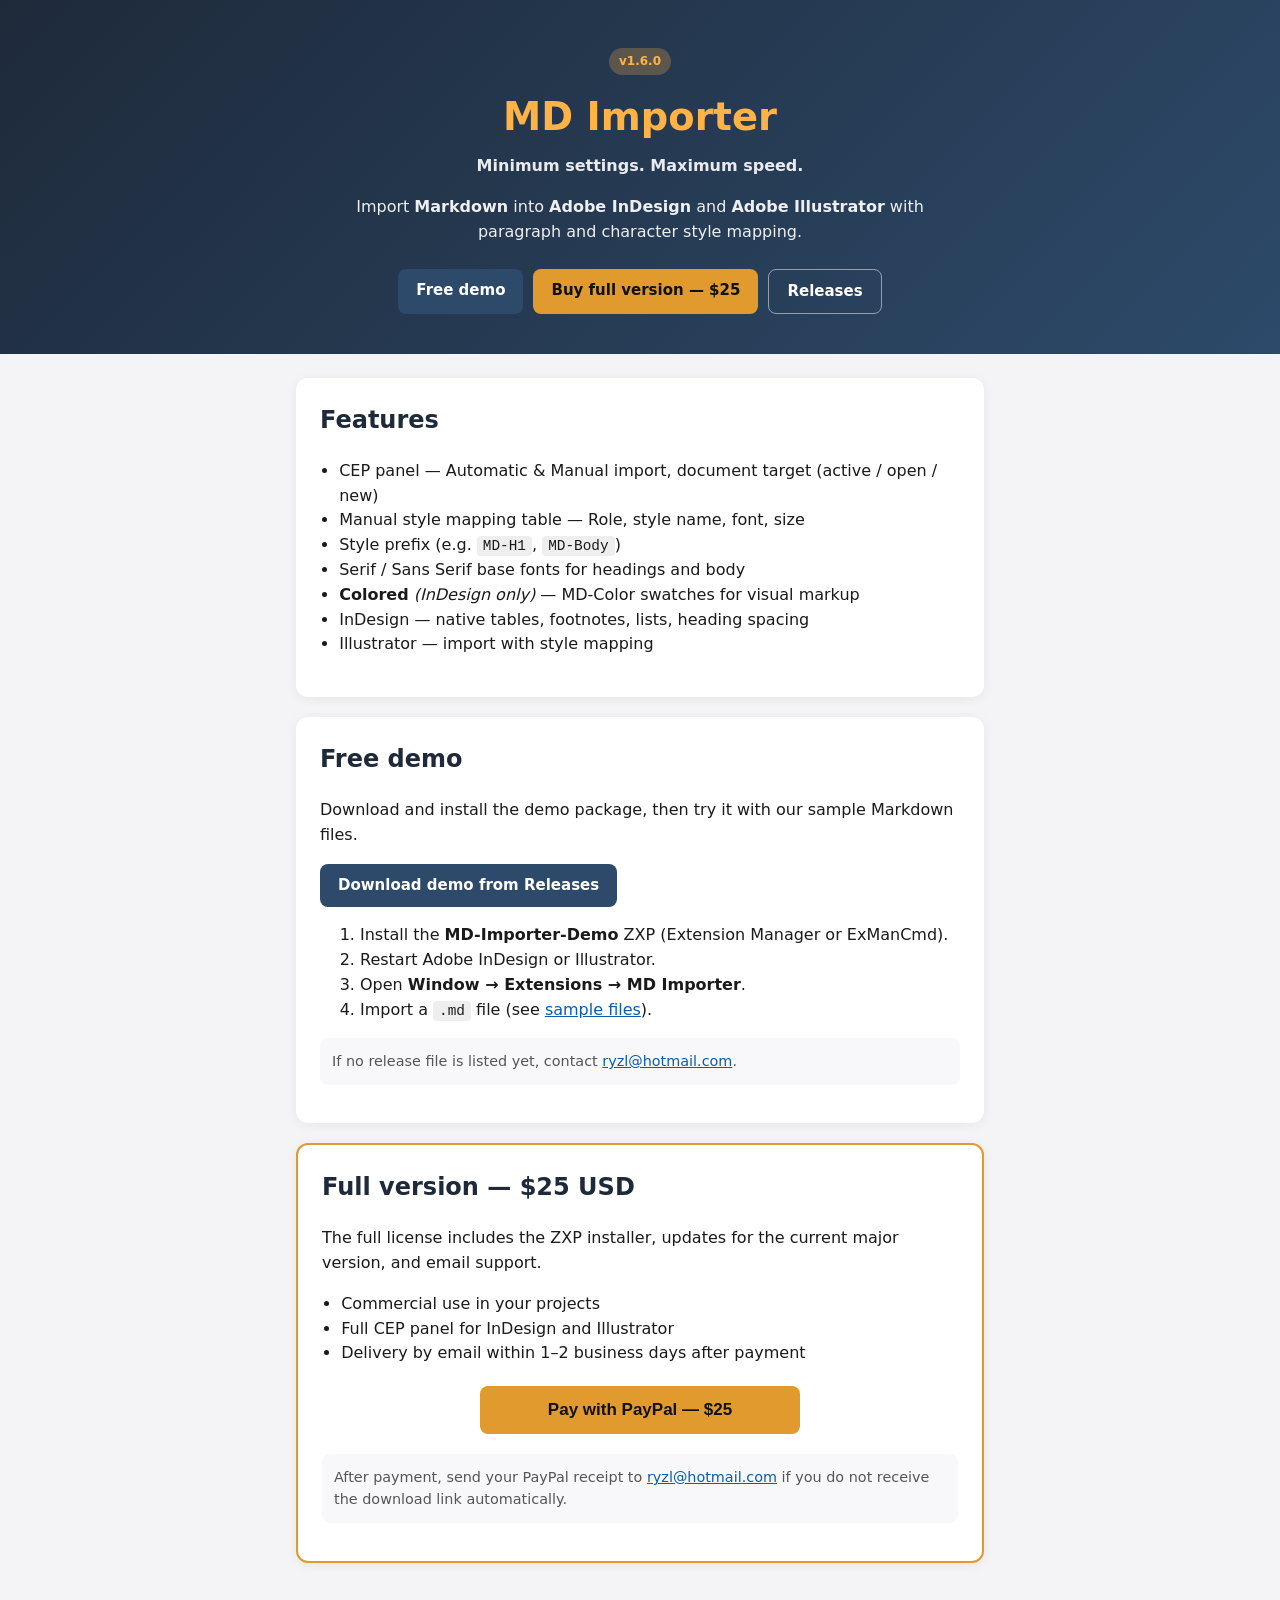
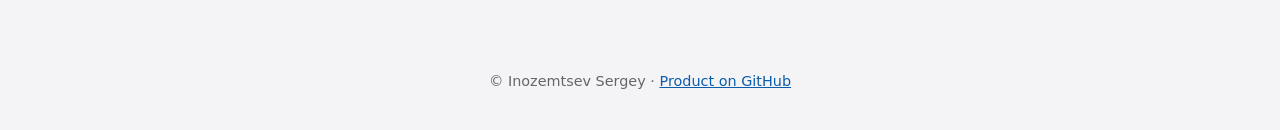
==== docs/index.html @ d537495c "Move product site from storefront/ to docs/ for GitHub Pages GitHub Pages branch deploy only support" ====
﻿<!DOCTYPE html>
<html lang="en">
<head>
  <meta charset="utf-8">
  <meta name="viewport" content="width=device-width, initial-scale=1">
  <title>MD Importer — Markdown for InDesign &amp; Illustrator</title>
  <meta name="description" content="Import Markdown into Adobe InDesign and Illustrator with style mapping. Free demo. Full version $25.">
  <link rel="stylesheet" href="style.css">
</head>
<body>
  <header class="hero">
    <p class="badge">v1.6.0</p>
    <h1>MD Importer</h1>
    <p class="tagline">Minimum settings. Maximum speed.</p>
    <p class="lead">Import <strong>Markdown</strong> into <strong>Adobe InDesign</strong> and <strong>Adobe Illustrator</strong> with paragraph and character style mapping.</p>
    <nav class="hero-nav">
      <a class="btn secondary" href="#demo">Free demo</a>
      <a class="btn primary" href="#buy">Buy full version — $25</a>
      <a class="btn ghost" href="https://github.com/SergeyNT2006/md-importer-for-adobe/releases">Releases</a>
    </nav>
  </header>

  <main>
    <section class="card" id="features">
      <h2>Features</h2>
      <ul>
        <li>CEP panel — Automatic &amp; Manual import, document target (active / open / new)</li>
        <li>Manual style mapping table — Role, style name, font, size</li>
        <li>Style prefix (e.g. <code>MD-H1</code>, <code>MD-Body</code>)</li>
        <li>Serif / Sans Serif base fonts for headings and body</li>
        <li><strong>Colored</strong> <em>(InDesign only)</em> — MD-Color swatches for visual markup</li>
        <li>InDesign — native tables, footnotes, lists, heading spacing</li>
        <li>Illustrator — import with style mapping</li>
      </ul>
    </section>

    <section class="card" id="demo">
      <h2>Free demo</h2>
      <p>Download and install the demo package, then try it with our sample Markdown files.</p>
      <p><a class="btn secondary" href="https://github.com/SergeyNT2006/md-importer-for-adobe/releases">Download demo from Releases</a></p>
      <ol>
        <li>Install the <strong>MD-Importer-Demo</strong> ZXP (Extension Manager or ExManCmd).</li>
        <li>Restart Adobe InDesign or Illustrator.</li>
        <li>Open <strong>Window → Extensions → MD Importer</strong>.</li>
        <li>Import a <code>.md</code> file (see <a href="https://github.com/SergeyNT2006/md-importer-for-adobe/tree/main/samples">sample files</a>).</li>
      </ol>
      <p class="note">If no release file is listed yet, contact <a href="mailto:ryzl@hotmail.com">ryzl@hotmail.com</a>.</p>
    </section>

    <section class="card highlight" id="buy">
      <h2>Full version — $25 USD</h2>
      <p>The full license includes the ZXP installer, updates for the current major version, and email support.</p>
      <ul>
        <li>Commercial use in your projects</li>
        <li>Full CEP panel for InDesign and Illustrator</li>
        <li>Delivery by email within 1–2 business days after payment</li>
      </ul>

      <form class="paypal-form" action="https://www.paypal.com/cgi-bin/webscr" method="post" target="_top">
        <input type="hidden" name="cmd" value="_xclick">
        <input type="hidden" name="business" value="lgphonemar24@gmail.com">
        <input type="hidden" name="item_name" value="MD Importer Full License (InDesign + Illustrator)">
        <input type="hidden" name="amount" value="25.00">
        <input type="hidden" name="currency_code" value="USD">
        <input type="hidden" name="no_shipping" value="1">
        <input type="hidden" name="return" value="https://sergeynt2006.github.io/md-importer-for-adobe/thanks.html">
        <input type="hidden" name="cancel_return" value="https://sergeynt2006.github.io/md-importer-for-adobe/">
        <button type="submit" class="btn primary large">Pay with PayPal — $25</button>
      </form>

      <p class="note">After payment, send your PayPal receipt to <a href="mailto:ryzl@hotmail.com">ryzl@hotmail.com</a> if you do not receive the download link automatically.</p>
    </section>
  </main>

  <footer>
    <p>© Inozemtsev Sergey · <a href="https://github.com/SergeyNT2006/md-importer-for-adobe">Product on GitHub</a></p>
  </footer>
</body>
</html>
---- docs/style.css ----
* { box-sizing: border-box; }

body {
  margin: 0;
  font: 16px/1.55 "Segoe UI", system-ui, sans-serif;
  color: #1a1a1a;
  background: #f4f4f6;
}

a { color: #0b5cab; }

.hero {
  background: linear-gradient(135deg, #1e2a3a 0%, #2d4a6a 100%);
  color: #fff;
  padding: 48px 24px 40px;
  text-align: center;
}

.hero .badge {
  display: inline-block;
  margin: 0 0 12px;
  padding: 4px 10px;
  border-radius: 999px;
  background: rgba(255, 179, 71, 0.25);
  color: #ffb347;
  font-size: 12px;
  font-weight: 700;
}

.hero h1 { margin: 0; font-size: 2.4rem; color: #ffb347; }
.tagline { margin: 8px 0; opacity: 0.9; font-weight: 600; }
.lead { max-width: 640px; margin: 16px auto 24px; opacity: 0.92; }

.hero-nav {
  display: flex;
  flex-wrap: wrap;
  gap: 10px;
  justify-content: center;
}

main {
  max-width: 720px;
  margin: 0 auto;
  padding: 24px 16px 48px;
}

.card {
  background: #fff;
  border-radius: 12px;
  padding: 24px;
  margin-bottom: 20px;
  box-shadow: 0 2px 12px rgba(0, 0, 0, 0.06);
}

.card.highlight {
  border: 2px solid #e09a2d;
}

.card h2 { margin-top: 0; color: #1e2a3a; }
.card h3 { font-size: 1rem; margin: 20px 0 8px; }

.note {
  font-size: 0.9rem;
  color: #555;
  background: #f8f8fa;
  padding: 12px;
  border-radius: 8px;
}

.btn {
  display: inline-block;
  padding: 10px 18px;
  border-radius: 8px;
  font-weight: 600;
  text-decoration: none;
  border: none;
  cursor: pointer;
  font-size: 15px;
}

.btn.primary { background: #e09a2d; color: #111; }
.btn.secondary { background: #2d4a6a; color: #fff; }
.btn.ghost { background: transparent; color: #fff; border: 1px solid rgba(255,255,255,0.5); }
.btn.large { padding: 14px 28px; font-size: 17px; width: 100%; max-width: 320px; }

.paypal-form { text-align: center; margin: 20px 0; }

footer {
  text-align: center;
  padding: 24px;
  font-size: 0.9rem;
  color: #666;
}

.thanks { margin-top: 48px; text-align: center; }

code {
  background: #eee;
  padding: 2px 6px;
  border-radius: 4px;
  font-size: 0.9em;
}

ul { padding-left: 1.2em; }
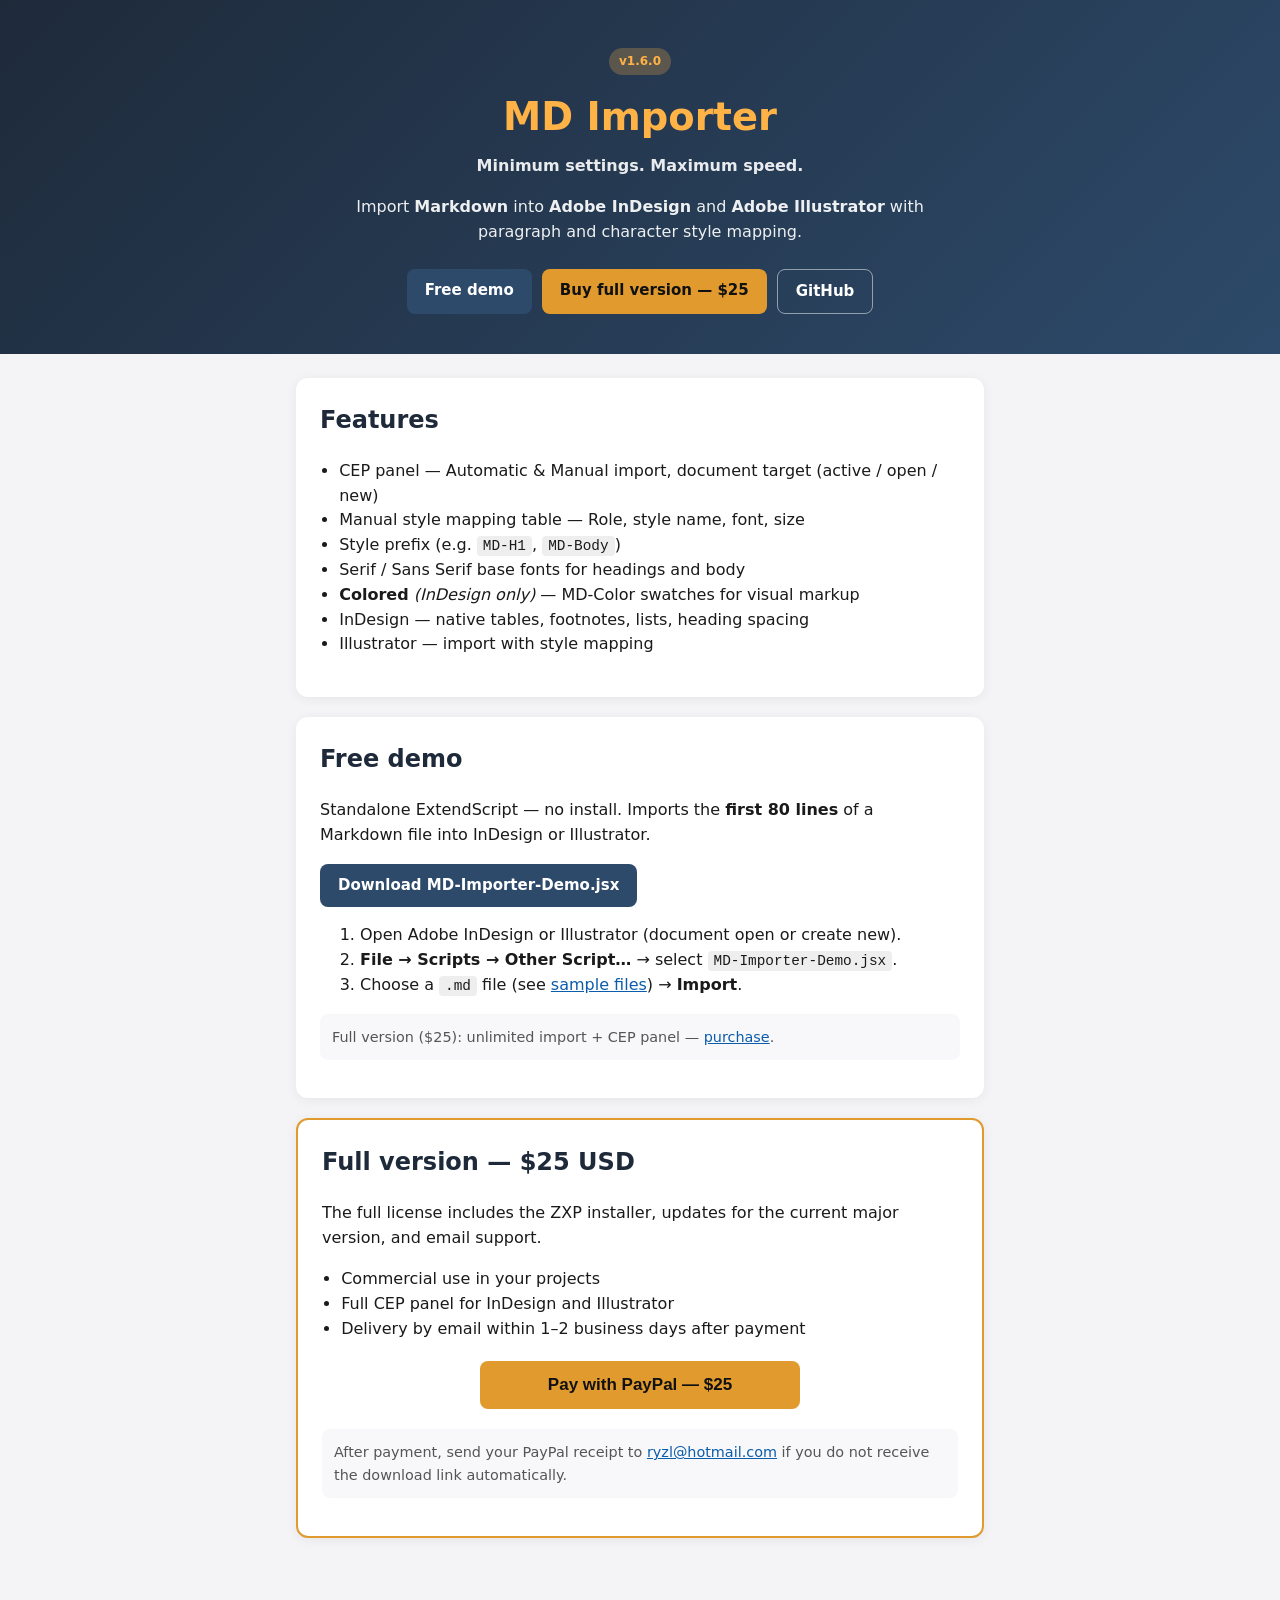
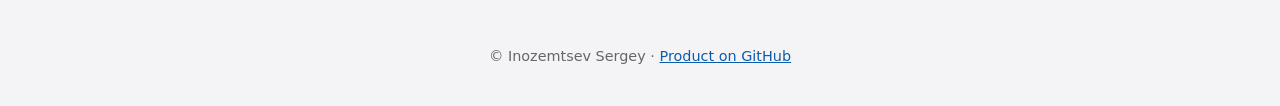
==== commit 9f3169f3: "Add compiled demo script for download; keep native source local Publish demo/MD-Importer-Demo.jsx (J" ====
--- a/docs/index.html
+++ b/docs/index.html
@@ -16,7 +16,7 @@
     <nav class="hero-nav">
       <a class="btn secondary" href="#demo">Free demo</a>
       <a class="btn primary" href="#buy">Buy full version — $25</a>
-      <a class="btn ghost" href="https://github.com/SergeyNT2006/md-importer-for-adobe/releases">Releases</a>
+      <a class="btn ghost" href="https://github.com/SergeyNT2006/md-importer-for-adobe">GitHub</a>
     </nav>
   </header>
 
@@ -36,15 +36,14 @@
 
     <section class="card" id="demo">
       <h2>Free demo</h2>
-      <p>Download and install the demo package, then try it with our sample Markdown files.</p>
-      <p><a class="btn secondary" href="https://github.com/SergeyNT2006/md-importer-for-adobe/releases">Download demo from Releases</a></p>
+      <p>Standalone ExtendScript — no install. Imports the <strong>first 80 lines</strong> of a Markdown file into InDesign or Illustrator.</p>
+      <p><a class="btn secondary" href="https://github.com/SergeyNT2006/md-importer-for-adobe/raw/main/demo/MD-Importer-Demo.jsx">Download MD-Importer-Demo.jsx</a></p>
       <ol>
-        <li>Install the <strong>MD-Importer-Demo</strong> ZXP (Extension Manager or ExManCmd).</li>
-        <li>Restart Adobe InDesign or Illustrator.</li>
-        <li>Open <strong>Window → Extensions → MD Importer</strong>.</li>
-        <li>Import a <code>.md</code> file (see <a href="https://github.com/SergeyNT2006/md-importer-for-adobe/tree/main/samples">sample files</a>).</li>
+        <li>Open Adobe InDesign or Illustrator (document open or create new).</li>
+        <li><strong>File → Scripts → Other Script…</strong> → select <code>MD-Importer-Demo.jsx</code>.</li>
+        <li>Choose a <code>.md</code> file (see <a href="https://github.com/SergeyNT2006/md-importer-for-adobe/tree/main/samples">sample files</a>) → <strong>Import</strong>.</li>
       </ol>
-      <p class="note">If no release file is listed yet, contact <a href="mailto:ryzl@hotmail.com">ryzl@hotmail.com</a>.</p>
+      <p class="note">Full version ($25): unlimited import + CEP panel — <a href="#buy">purchase</a>.</p>
     </section>
 
     <section class="card highlight" id="buy">
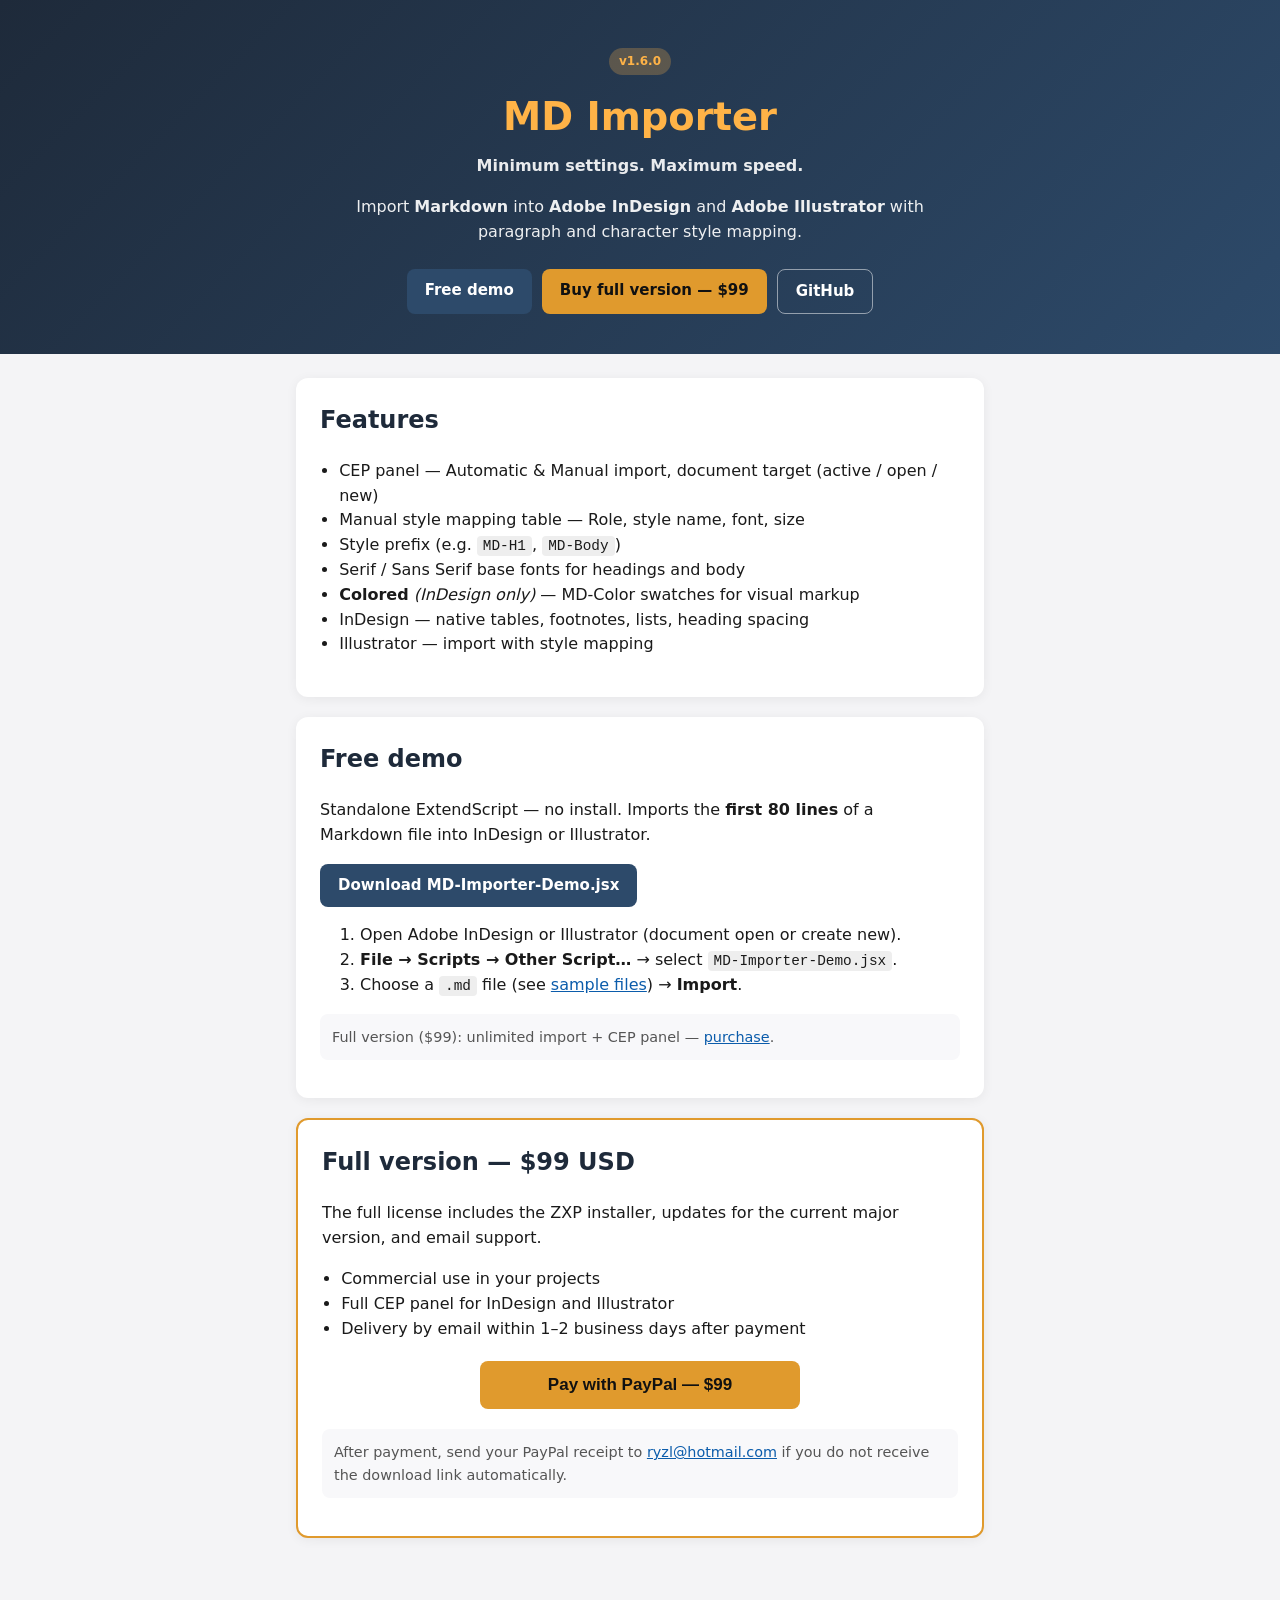
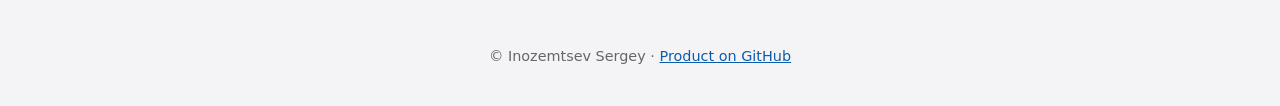
==== commit f0875ae5: "Update full license price from $25 to $99 everywhere on site PayPal form amount, README links, produ" ====
--- a/docs/index.html
+++ b/docs/index.html
@@ -4,7 +4,7 @@
   <meta charset="utf-8">
   <meta name="viewport" content="width=device-width, initial-scale=1">
   <title>MD Importer — Markdown for InDesign &amp; Illustrator</title>
-  <meta name="description" content="Import Markdown into Adobe InDesign and Illustrator with style mapping. Free demo. Full version $25.">
+  <meta name="description" content="Import Markdown into Adobe InDesign and Illustrator with style mapping. Free demo. Full version $99.">
   <link rel="stylesheet" href="style.css">
 </head>
 <body>
@@ -15,7 +15,7 @@
     <p class="lead">Import <strong>Markdown</strong> into <strong>Adobe InDesign</strong> and <strong>Adobe Illustrator</strong> with paragraph and character style mapping.</p>
     <nav class="hero-nav">
       <a class="btn secondary" href="#demo">Free demo</a>
-      <a class="btn primary" href="#buy">Buy full version — $25</a>
+      <a class="btn primary" href="#buy">Buy full version — $99</a>
       <a class="btn ghost" href="https://github.com/SergeyNT2006/md-importer-for-adobe">GitHub</a>
     </nav>
   </header>
@@ -37,17 +37,17 @@
     <section class="card" id="demo">
       <h2>Free demo</h2>
       <p>Standalone ExtendScript — no install. Imports the <strong>first 80 lines</strong> of a Markdown file into InDesign or Illustrator.</p>
-      <p><a class="btn secondary" href="https://github.com/SergeyNT2006/md-importer-for-adobe/raw/main/demo/MD-Importer-Demo.jsx">Download MD-Importer-Demo.jsx</a></p>
+      <p><a class="btn secondary" href="demo/MD-Importer-Demo.jsx" download="MD-Importer-Demo.jsx">Download MD-Importer-Demo.jsx</a></p>
       <ol>
         <li>Open Adobe InDesign or Illustrator (document open or create new).</li>
         <li><strong>File → Scripts → Other Script…</strong> → select <code>MD-Importer-Demo.jsx</code>.</li>
         <li>Choose a <code>.md</code> file (see <a href="https://github.com/SergeyNT2006/md-importer-for-adobe/tree/main/samples">sample files</a>) → <strong>Import</strong>.</li>
       </ol>
-      <p class="note">Full version ($25): unlimited import + CEP panel — <a href="#buy">purchase</a>.</p>
+      <p class="note">Full version ($99): unlimited import + CEP panel — <a href="#buy">purchase</a>.</p>
     </section>
 
     <section class="card highlight" id="buy">
-      <h2>Full version — $25 USD</h2>
+      <h2>Full version — $99 USD</h2>
       <p>The full license includes the ZXP installer, updates for the current major version, and email support.</p>
       <ul>
         <li>Commercial use in your projects</li>
@@ -59,12 +59,12 @@
         <input type="hidden" name="cmd" value="_xclick">
         <input type="hidden" name="business" value="lgphonemar24@gmail.com">
         <input type="hidden" name="item_name" value="MD Importer Full License (InDesign + Illustrator)">
-        <input type="hidden" name="amount" value="25.00">
+        <input type="hidden" name="amount" value="99.00">
         <input type="hidden" name="currency_code" value="USD">
         <input type="hidden" name="no_shipping" value="1">
         <input type="hidden" name="return" value="https://sergeynt2006.github.io/md-importer-for-adobe/thanks.html">
         <input type="hidden" name="cancel_return" value="https://sergeynt2006.github.io/md-importer-for-adobe/">
-        <button type="submit" class="btn primary large">Pay with PayPal — $25</button>
+        <button type="submit" class="btn primary large">Pay with PayPal — $99</button>
       </form>
 
       <p class="note">After payment, send your PayPal receipt to <a href="mailto:ryzl@hotmail.com">ryzl@hotmail.com</a> if you do not receive the download link automatically.</p>
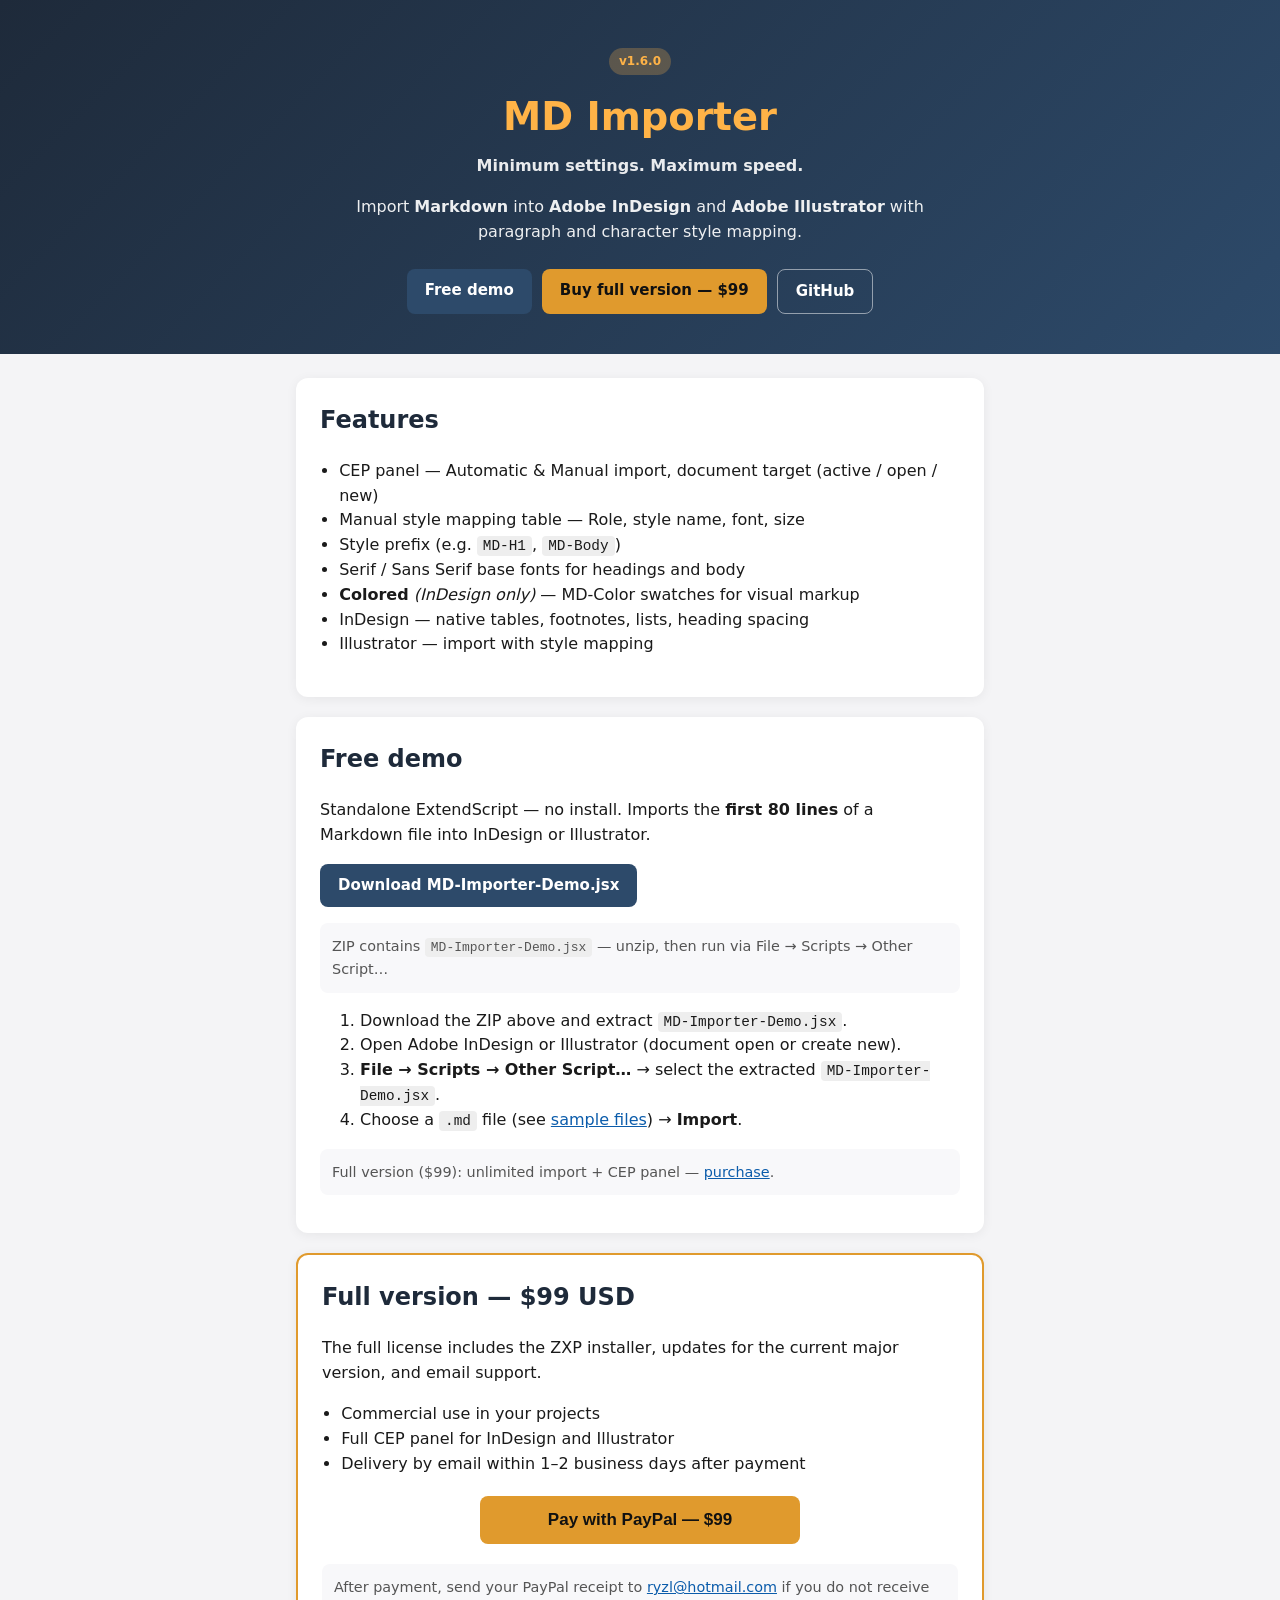
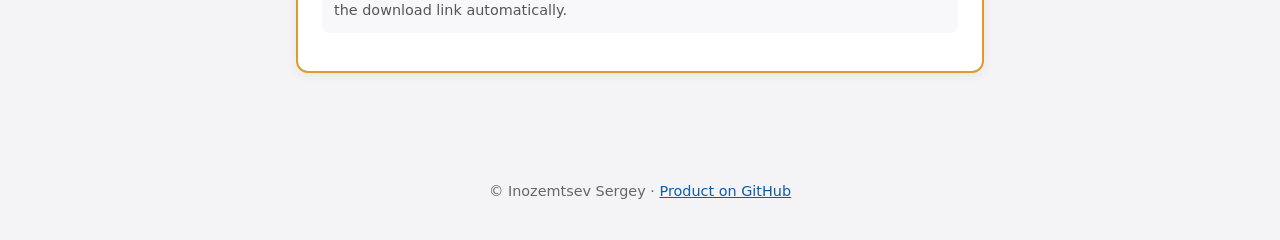
==== commit d67ad861: "Fix demo download: serve ZIP instead of raw JSX in browser Browsers display JSXBIN when opening .jsx" ====
--- a/docs/index.html
+++ b/docs/index.html
@@ -37,10 +37,14 @@
     <section class="card" id="demo">
       <h2>Free demo</h2>
       <p>Standalone ExtendScript — no install. Imports the <strong>first 80 lines</strong> of a Markdown file into InDesign or Illustrator.</p>
-      <p><a class="btn secondary" href="demo/MD-Importer-Demo.jsx" download="MD-Importer-Demo.jsx">Download MD-Importer-Demo.jsx</a></p>
+      <p>
+        <a class="btn secondary" href="demo/MD-Importer-Demo.zip">Download MD-Importer-Demo.jsx</a>
+      </p>
+      <p class="note">ZIP contains <code>MD-Importer-Demo.jsx</code> — unzip, then run via File → Scripts → Other Script…</p>
       <ol>
+        <li>Download the ZIP above and extract <code>MD-Importer-Demo.jsx</code>.</li>
         <li>Open Adobe InDesign or Illustrator (document open or create new).</li>
-        <li><strong>File → Scripts → Other Script…</strong> → select <code>MD-Importer-Demo.jsx</code>.</li>
+        <li><strong>File → Scripts → Other Script…</strong> → select the extracted <code>MD-Importer-Demo.jsx</code>.</li>
         <li>Choose a <code>.md</code> file (see <a href="https://github.com/SergeyNT2006/md-importer-for-adobe/tree/main/samples">sample files</a>) → <strong>Import</strong>.</li>
       </ol>
       <p class="note">Full version ($99): unlimited import + CEP panel — <a href="#buy">purchase</a>.</p>
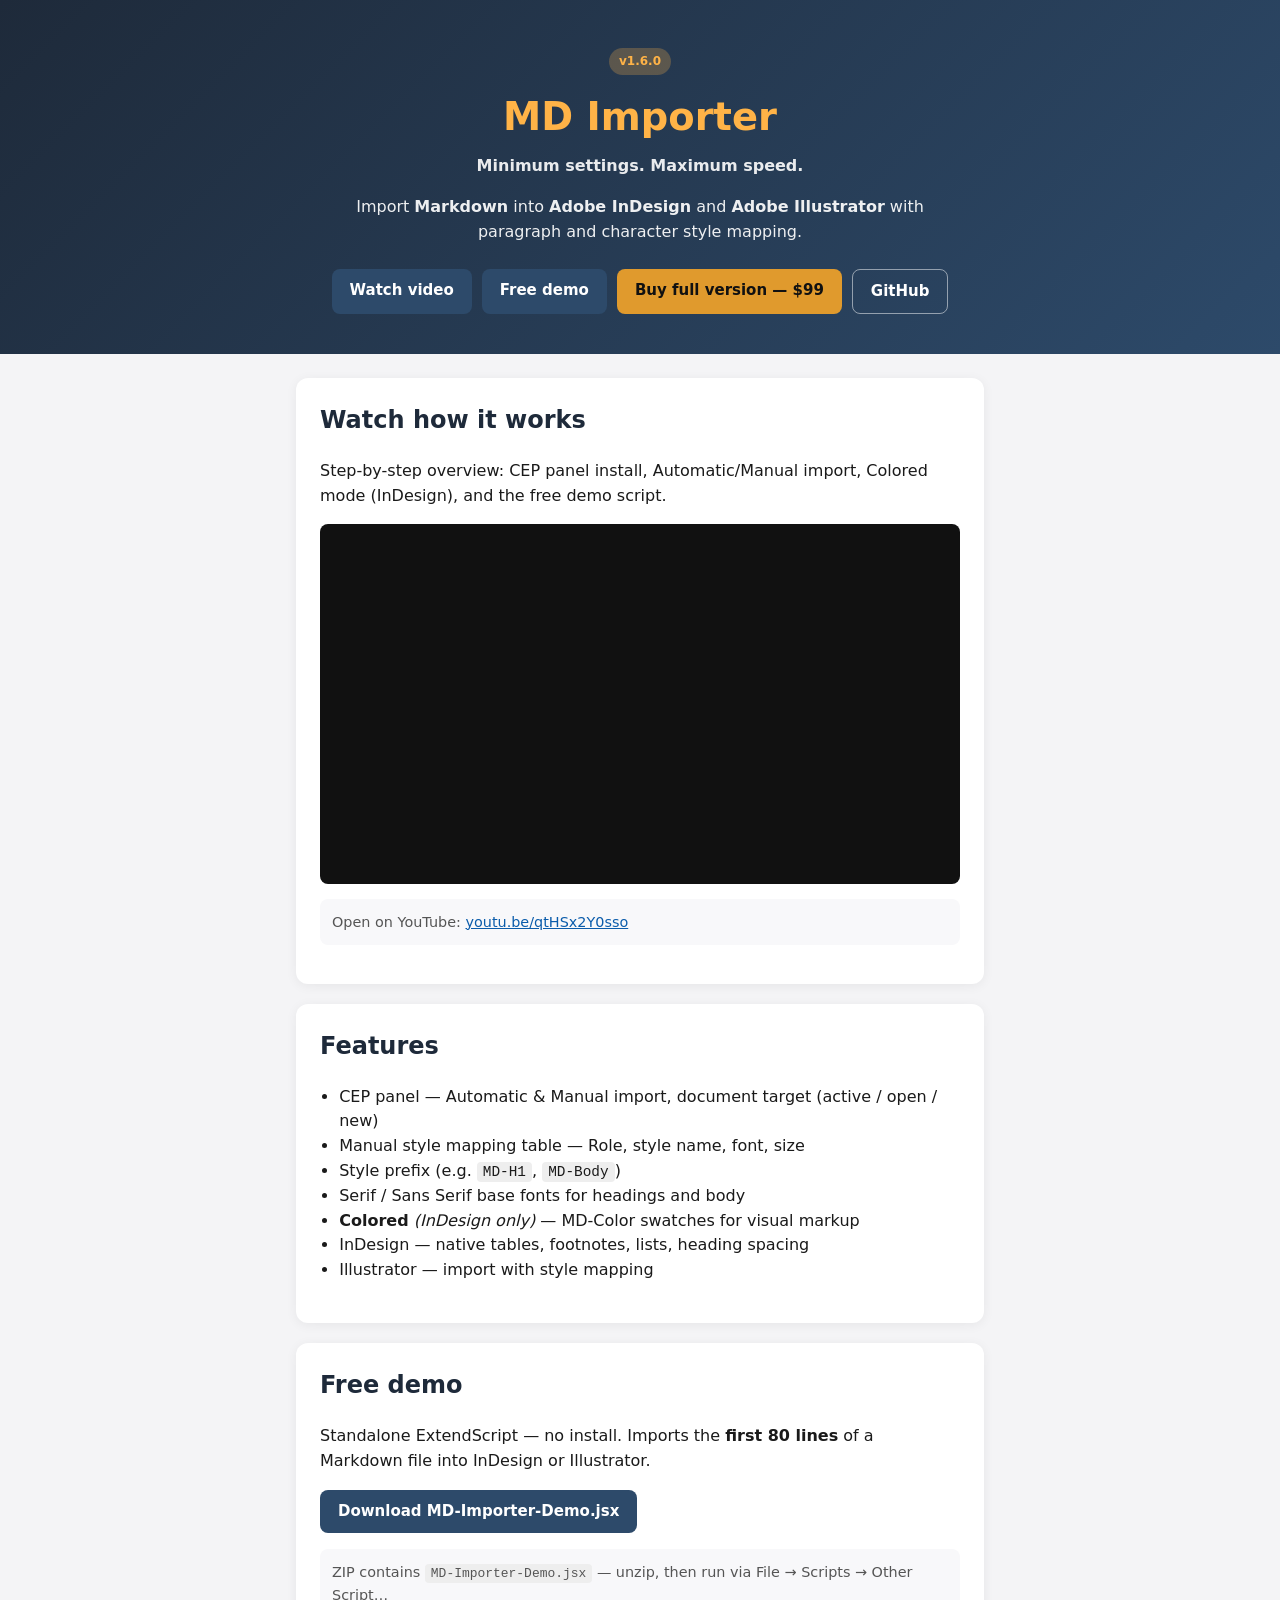
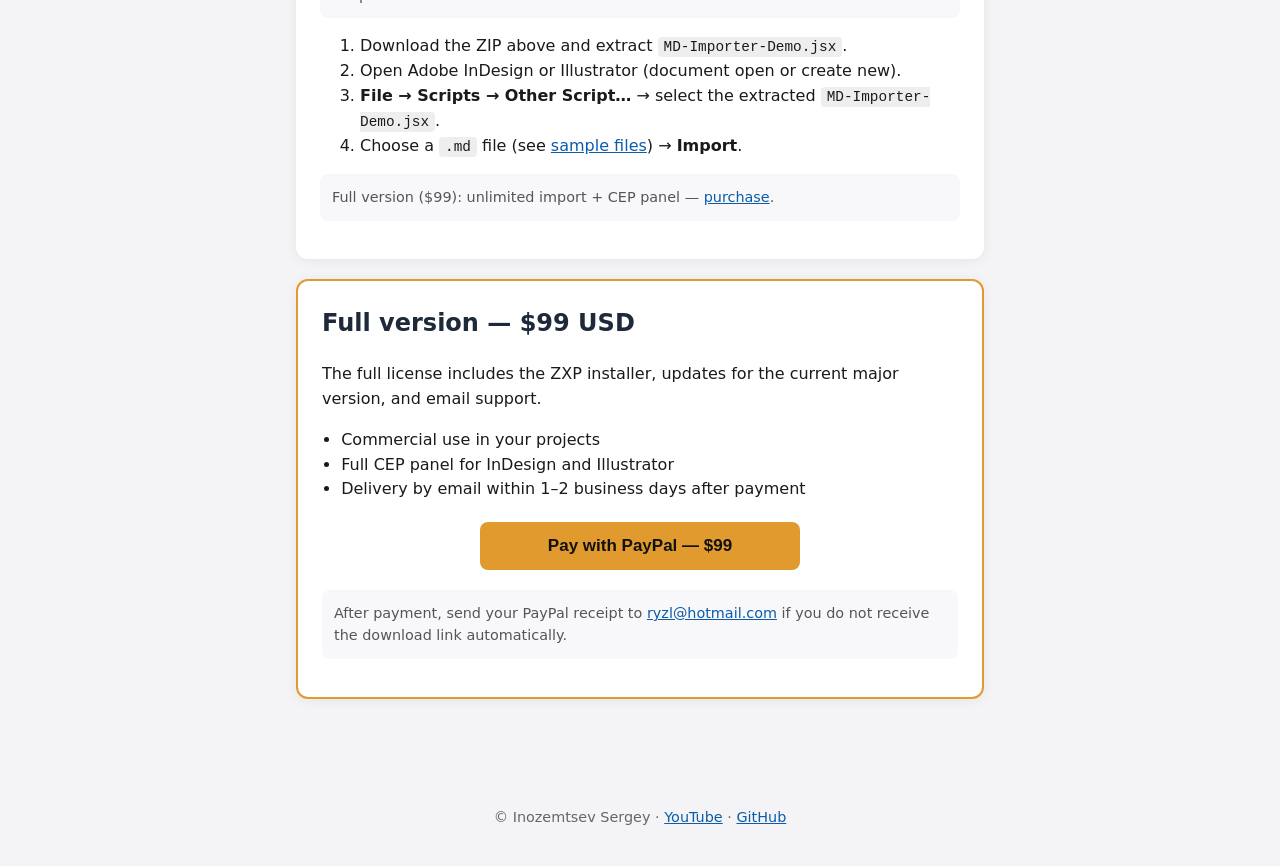
==== commit dd256570: "Add YouTube demo to product site and Payhip listing copy Embed product video on GitHub Pages, link f" ====
--- a/docs/index.html
+++ b/docs/index.html
@@ -4,7 +4,7 @@
   <meta charset="utf-8">
   <meta name="viewport" content="width=device-width, initial-scale=1">
   <title>MD Importer — Markdown for InDesign &amp; Illustrator</title>
-  <meta name="description" content="Import Markdown into Adobe InDesign and Illustrator with style mapping. Free demo. Full version $99.">
+  <meta name="description" content="Import Markdown into Adobe InDesign and Illustrator with style mapping. Watch the video demo. Free script demo. Full version $99.">
   <link rel="stylesheet" href="style.css">
 </head>
 <body>
@@ -14,6 +14,7 @@
     <p class="tagline">Minimum settings. Maximum speed.</p>
     <p class="lead">Import <strong>Markdown</strong> into <strong>Adobe InDesign</strong> and <strong>Adobe Illustrator</strong> with paragraph and character style mapping.</p>
     <nav class="hero-nav">
+      <a class="btn secondary" href="#video">Watch video</a>
       <a class="btn secondary" href="#demo">Free demo</a>
       <a class="btn primary" href="#buy">Buy full version — $99</a>
       <a class="btn ghost" href="https://github.com/SergeyNT2006/md-importer-for-adobe">GitHub</a>
@@ -21,6 +22,18 @@
   </header>
 
   <main>
+    <section class="card" id="video">
+      <h2>Watch how it works</h2>
+      <p>Step-by-step overview: CEP panel install, Automatic/Manual import, Colored mode (InDesign), and the free demo script.</p>
+      <div class="video-wrap">
+        <iframe src="https://www.youtube.com/embed/qtHSx2Y0sso"
+          title="MD Importer — product overview"
+          allow="accelerometer; autoplay; clipboard-write; encrypted-media; gyroscope; picture-in-picture; web-share"
+          allowfullscreen loading="lazy"></iframe>
+      </div>
+      <p class="note">Open on YouTube: <a href="https://youtu.be/qtHSx2Y0sso">youtu.be/qtHSx2Y0sso</a></p>
+    </section>
+
     <section class="card" id="features">
       <h2>Features</h2>
       <ul>
@@ -76,7 +89,9 @@
   </main>
 
   <footer>
-    <p>© Inozemtsev Sergey · <a href="https://github.com/SergeyNT2006/md-importer-for-adobe">Product on GitHub</a></p>
+    <p>© Inozemtsev Sergey ·
+      <a href="https://youtu.be/qtHSx2Y0sso">YouTube</a> ·
+      <a href="https://github.com/SergeyNT2006/md-importer-for-adobe">GitHub</a></p>
   </footer>
 </body>
 </html>
--- a/docs/style.css
+++ b/docs/style.css
@@ -102,3 +102,22 @@
 }
 
 ul { padding-left: 1.2em; }
+
+.video-wrap {
+  position: relative;
+  width: 100%;
+  padding-bottom: 56.25%;
+  height: 0;
+  overflow: hidden;
+  border-radius: 8px;
+  background: #111;
+}
+
+.video-wrap iframe {
+  position: absolute;
+  top: 0;
+  left: 0;
+  width: 100%;
+  height: 100%;
+  border: 0;
+}
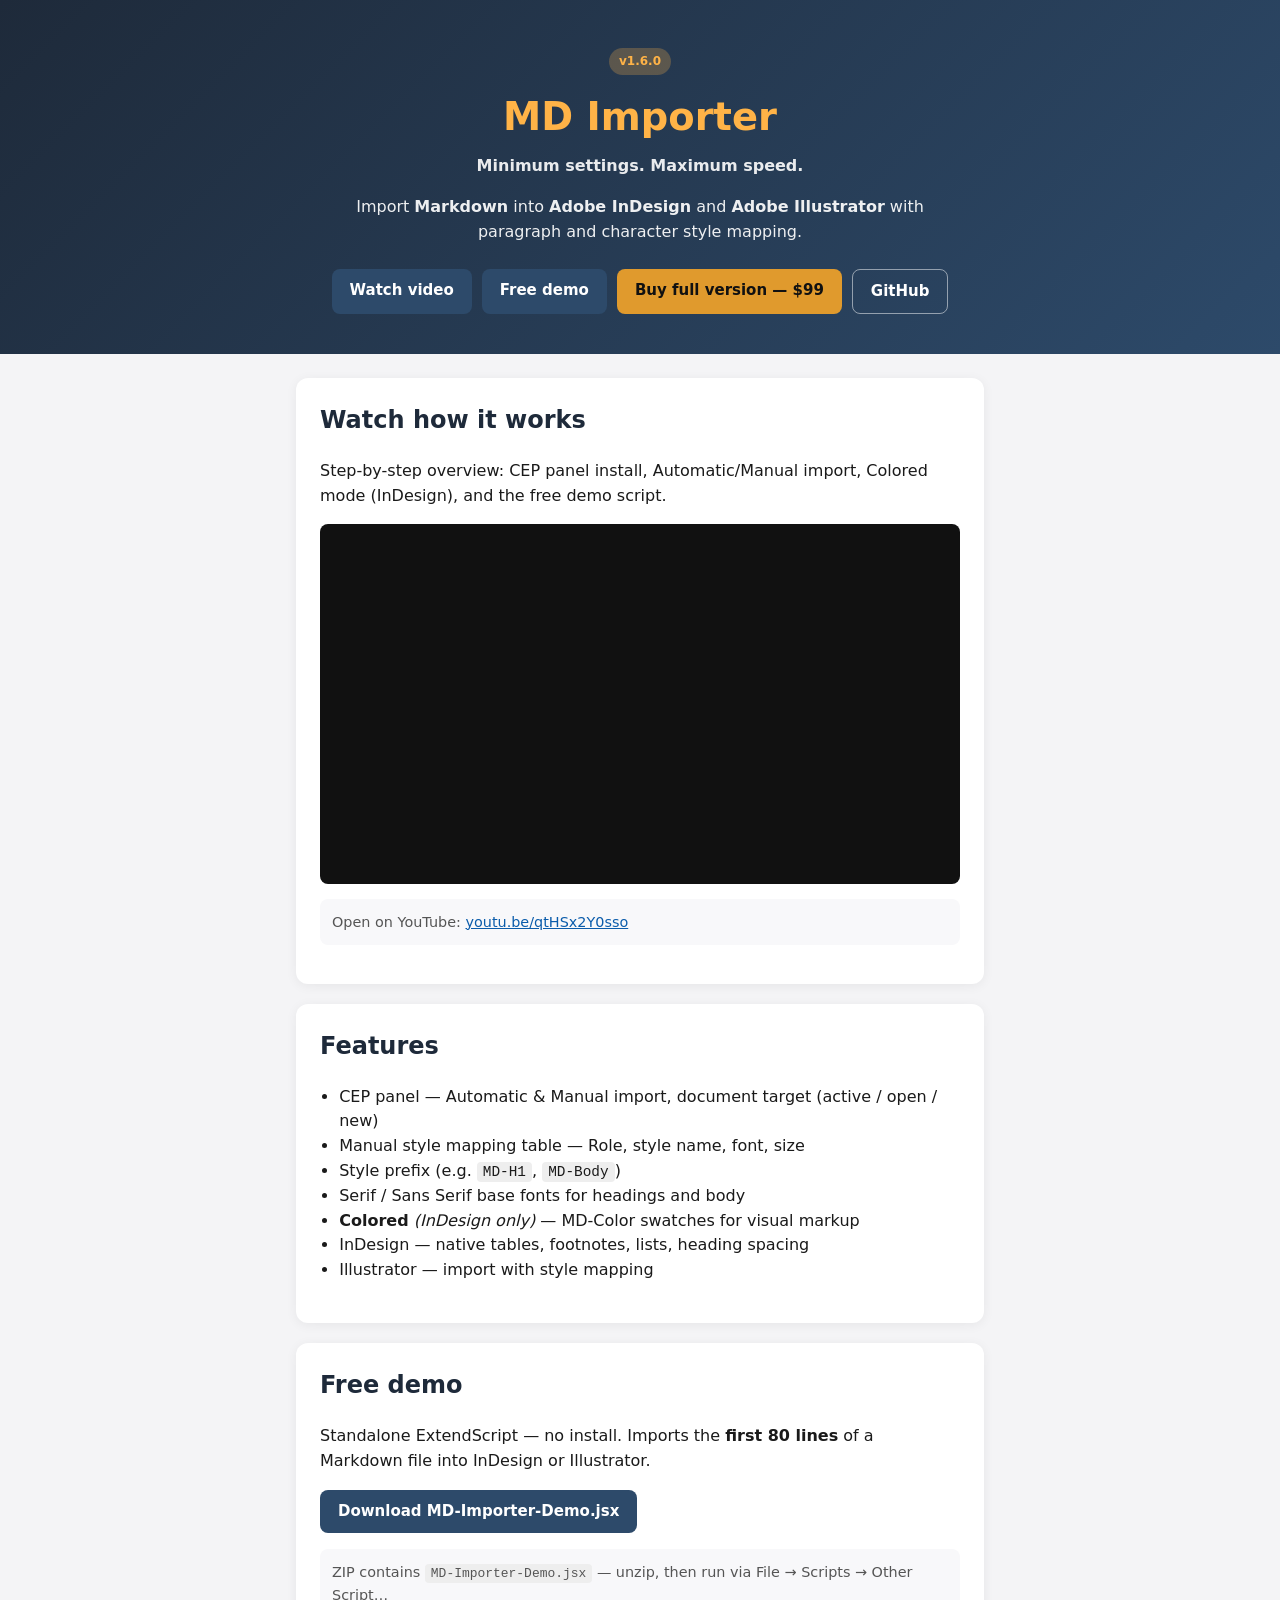
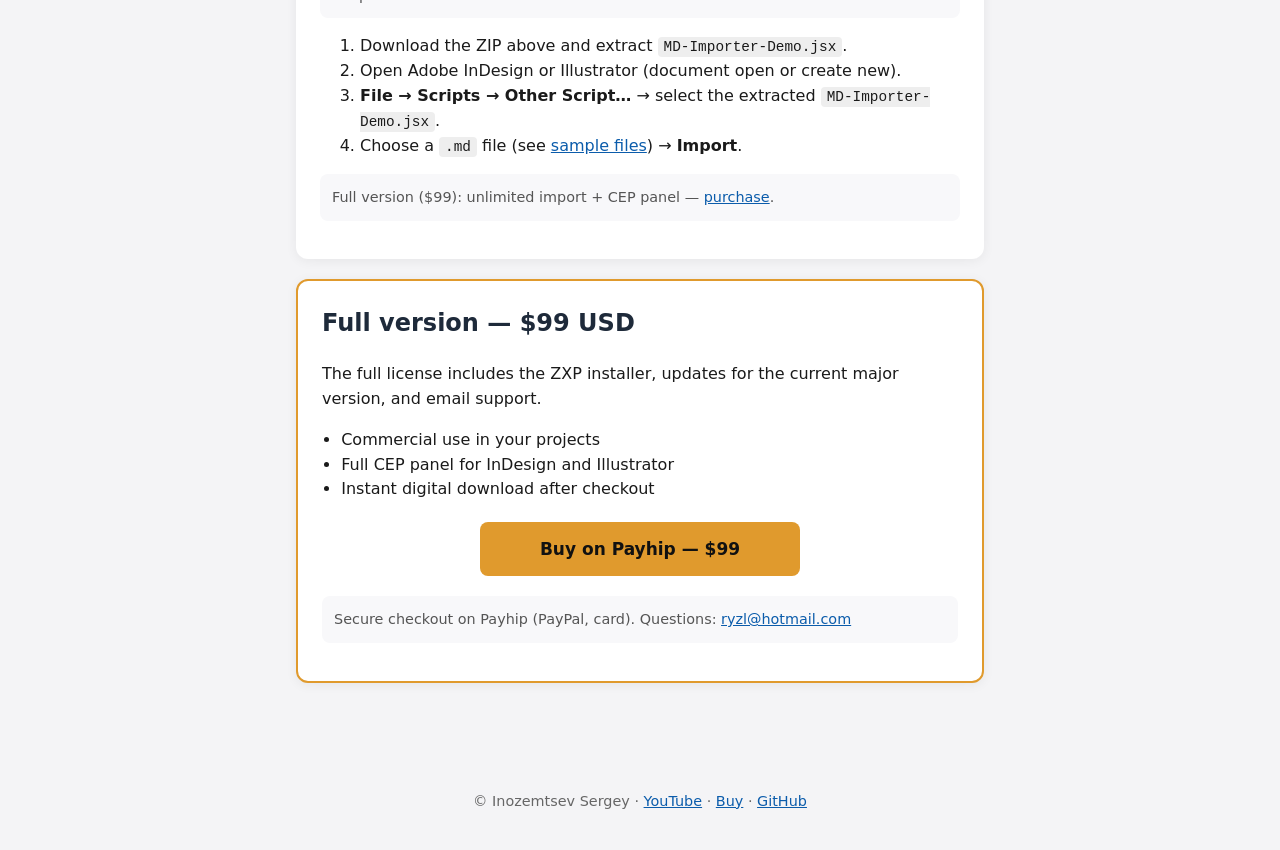
==== commit 769fa534: "Point purchase links to Payhip store and add LinkedIn post copy Replace PayPal checkout on the produ" ====
--- a/docs/index.html
+++ b/docs/index.html
@@ -69,28 +69,21 @@
       <ul>
         <li>Commercial use in your projects</li>
         <li>Full CEP panel for InDesign and Illustrator</li>
-        <li>Delivery by email within 1–2 business days after payment</li>
+        <li>Instant digital download after checkout</li>
       </ul>
 
-      <form class="paypal-form" action="https://www.paypal.com/cgi-bin/webscr" method="post" target="_top">
-        <input type="hidden" name="cmd" value="_xclick">
-        <input type="hidden" name="business" value="lgphonemar24@gmail.com">
-        <input type="hidden" name="item_name" value="MD Importer Full License (InDesign + Illustrator)">
-        <input type="hidden" name="amount" value="99.00">
-        <input type="hidden" name="currency_code" value="USD">
-        <input type="hidden" name="no_shipping" value="1">
-        <input type="hidden" name="return" value="https://sergeynt2006.github.io/md-importer-for-adobe/thanks.html">
-        <input type="hidden" name="cancel_return" value="https://sergeynt2006.github.io/md-importer-for-adobe/">
-        <button type="submit" class="btn primary large">Pay with PayPal — $99</button>
-      </form>
+      <p class="buy-actions">
+        <a class="btn primary large" href="https://payhip.com/b/mwhab">Buy on Payhip — $99</a>
+      </p>
 
-      <p class="note">After payment, send your PayPal receipt to <a href="mailto:ryzl@hotmail.com">ryzl@hotmail.com</a> if you do not receive the download link automatically.</p>
+      <p class="note">Secure checkout on Payhip (PayPal, card). Questions: <a href="mailto:ryzl@hotmail.com">ryzl@hotmail.com</a></p>
     </section>
   </main>
 
   <footer>
     <p>© Inozemtsev Sergey ·
       <a href="https://youtu.be/qtHSx2Y0sso">YouTube</a> ·
+      <a href="https://payhip.com/b/mwhab">Buy</a> ·
       <a href="https://github.com/SergeyNT2006/md-importer-for-adobe">GitHub</a></p>
   </footer>
 </body>
--- a/docs/style.css
+++ b/docs/style.css
@@ -85,6 +85,8 @@
 
 .paypal-form { text-align: center; margin: 20px 0; }
 
+.buy-actions { text-align: center; margin: 20px 0; }
+
 footer {
   text-align: center;
   padding: 24px;
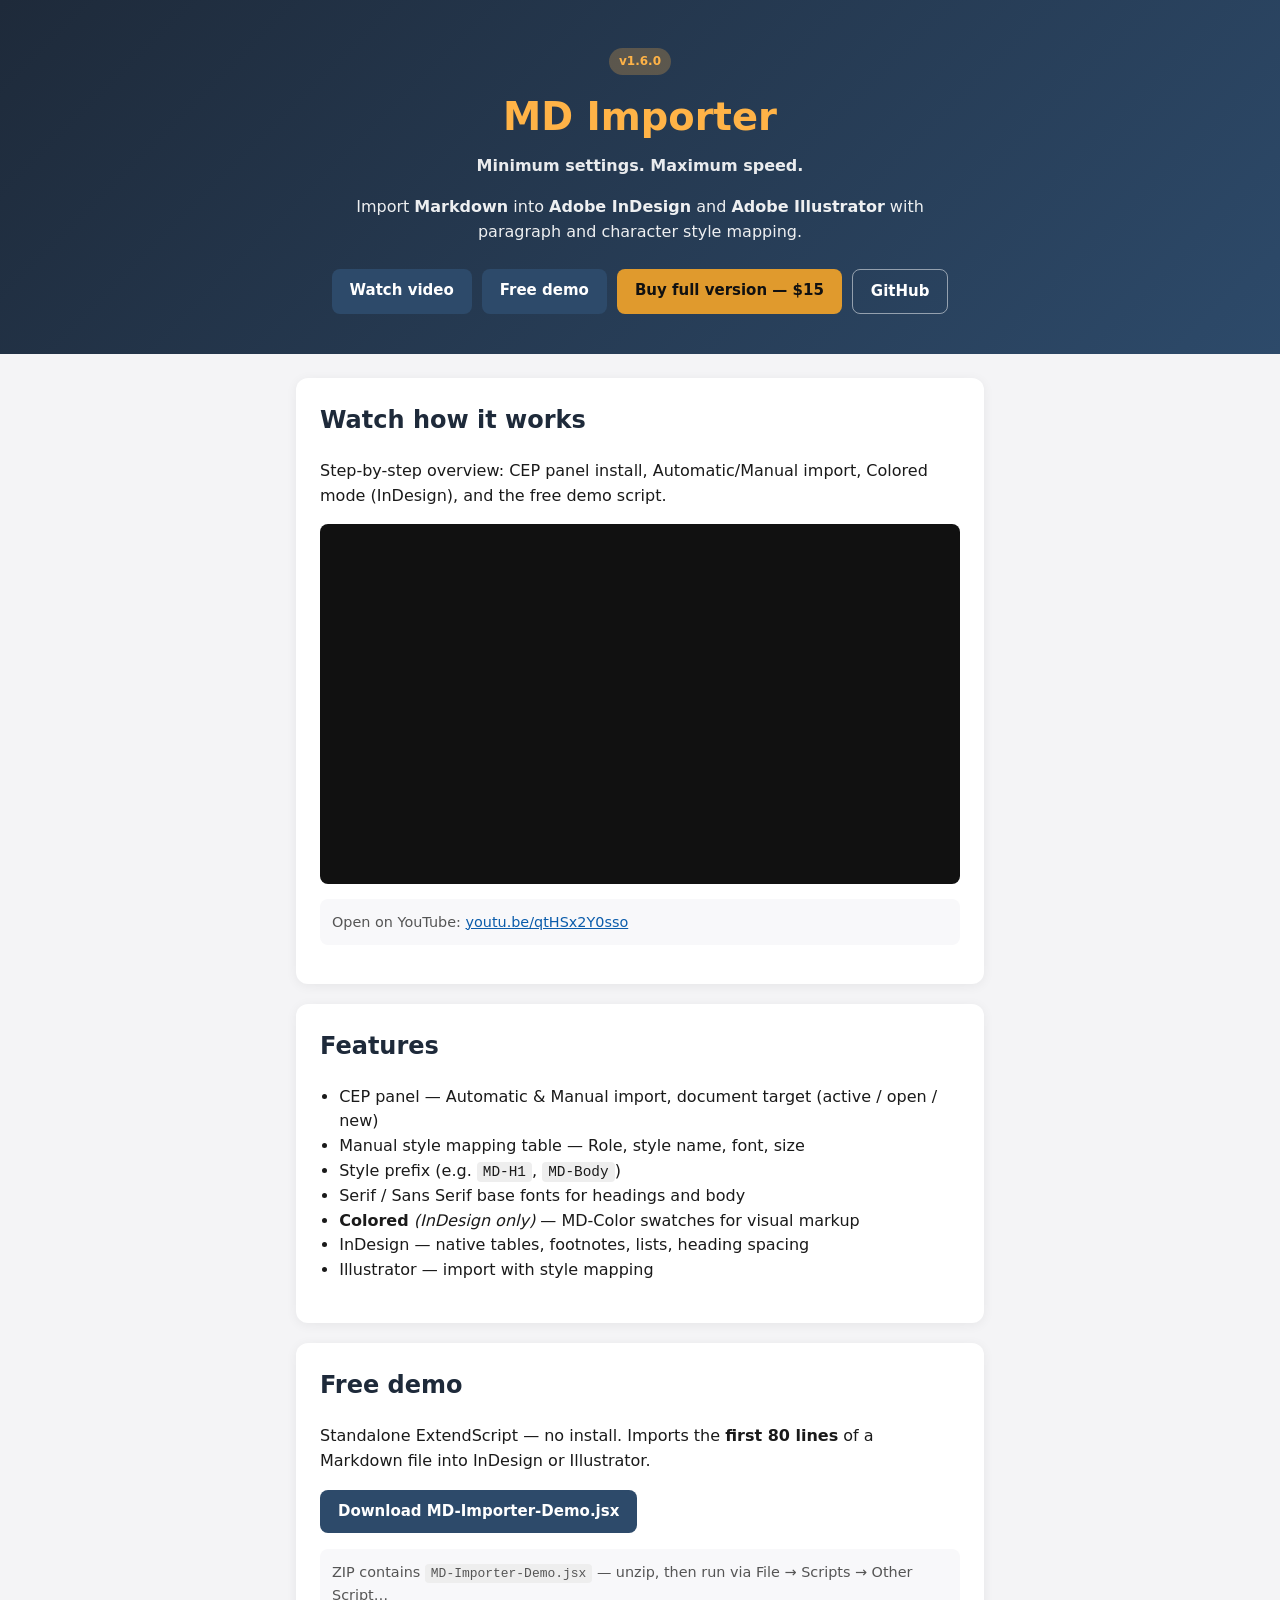
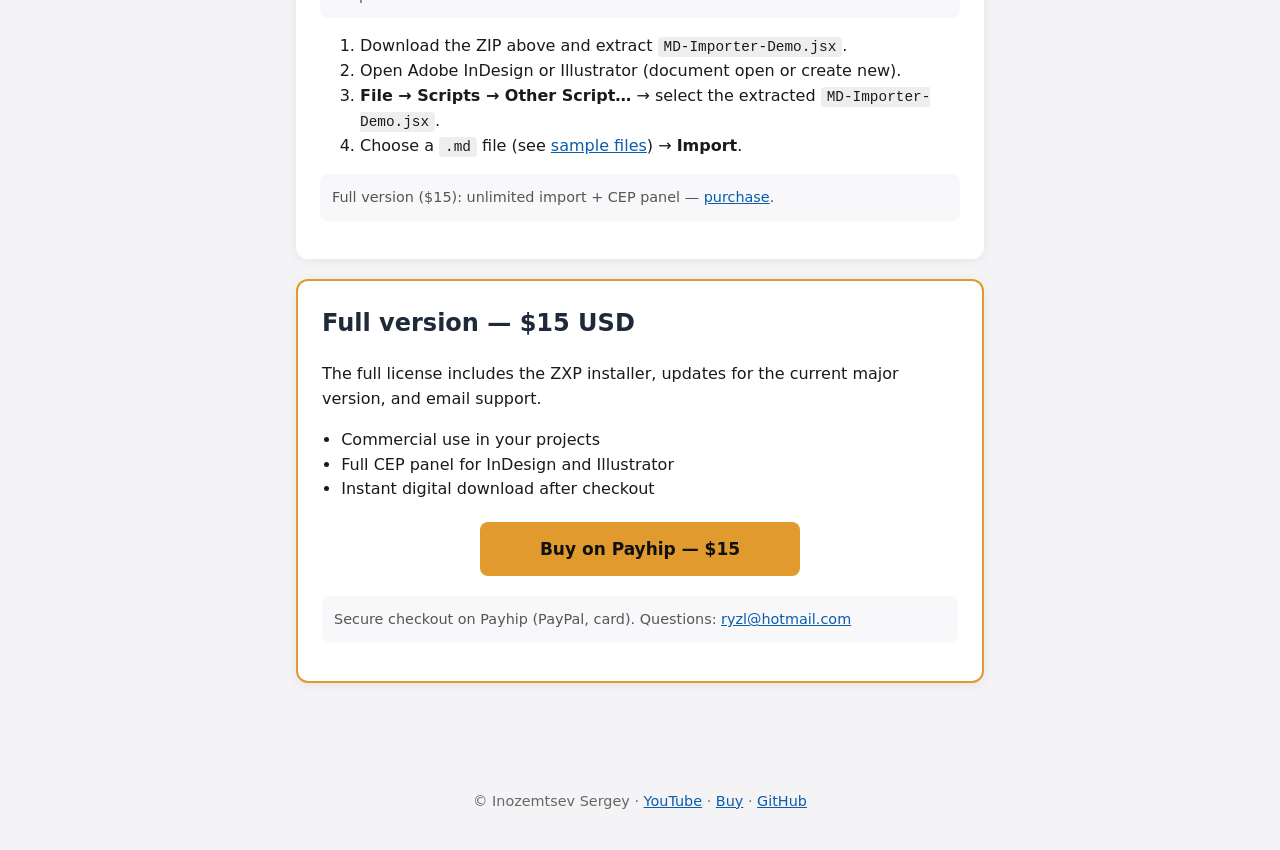
==== commit 8b17a4a9: "Update index.html Update cost to 15 USD" ====
--- a/docs/index.html
+++ b/docs/index.html
@@ -4,7 +4,7 @@
   <meta charset="utf-8">
   <meta name="viewport" content="width=device-width, initial-scale=1">
   <title>MD Importer — Markdown for InDesign &amp; Illustrator</title>
-  <meta name="description" content="Import Markdown into Adobe InDesign and Illustrator with style mapping. Watch the video demo. Free script demo. Full version $99.">
+  <meta name="description" content="Import Markdown into Adobe InDesign and Illustrator with style mapping. Watch the video demo. Free script demo. Full version $15.">
   <link rel="stylesheet" href="style.css">
 </head>
 <body>
@@ -16,7 +16,7 @@
     <nav class="hero-nav">
       <a class="btn secondary" href="#video">Watch video</a>
       <a class="btn secondary" href="#demo">Free demo</a>
-      <a class="btn primary" href="#buy">Buy full version — $99</a>
+      <a class="btn primary" href="#buy">Buy full version — $15</a>
       <a class="btn ghost" href="https://github.com/SergeyNT2006/md-importer-for-adobe">GitHub</a>
     </nav>
   </header>
@@ -60,11 +60,11 @@
         <li><strong>File → Scripts → Other Script…</strong> → select the extracted <code>MD-Importer-Demo.jsx</code>.</li>
         <li>Choose a <code>.md</code> file (see <a href="https://github.com/SergeyNT2006/md-importer-for-adobe/tree/main/samples">sample files</a>) → <strong>Import</strong>.</li>
       </ol>
-      <p class="note">Full version ($99): unlimited import + CEP panel — <a href="#buy">purchase</a>.</p>
+      <p class="note">Full version ($15): unlimited import + CEP panel — <a href="#buy">purchase</a>.</p>
     </section>
 
     <section class="card highlight" id="buy">
-      <h2>Full version — $99 USD</h2>
+      <h2>Full version — $15 USD</h2>
       <p>The full license includes the ZXP installer, updates for the current major version, and email support.</p>
       <ul>
         <li>Commercial use in your projects</li>
@@ -73,7 +73,7 @@
       </ul>
 
       <p class="buy-actions">
-        <a class="btn primary large" href="https://payhip.com/b/mwhab">Buy on Payhip — $99</a>
+        <a class="btn primary large" href="https://payhip.com/b/mwhab">Buy on Payhip — $15</a>
       </p>
 
       <p class="note">Secure checkout on Payhip (PayPal, card). Questions: <a href="mailto:ryzl@hotmail.com">ryzl@hotmail.com</a></p>
